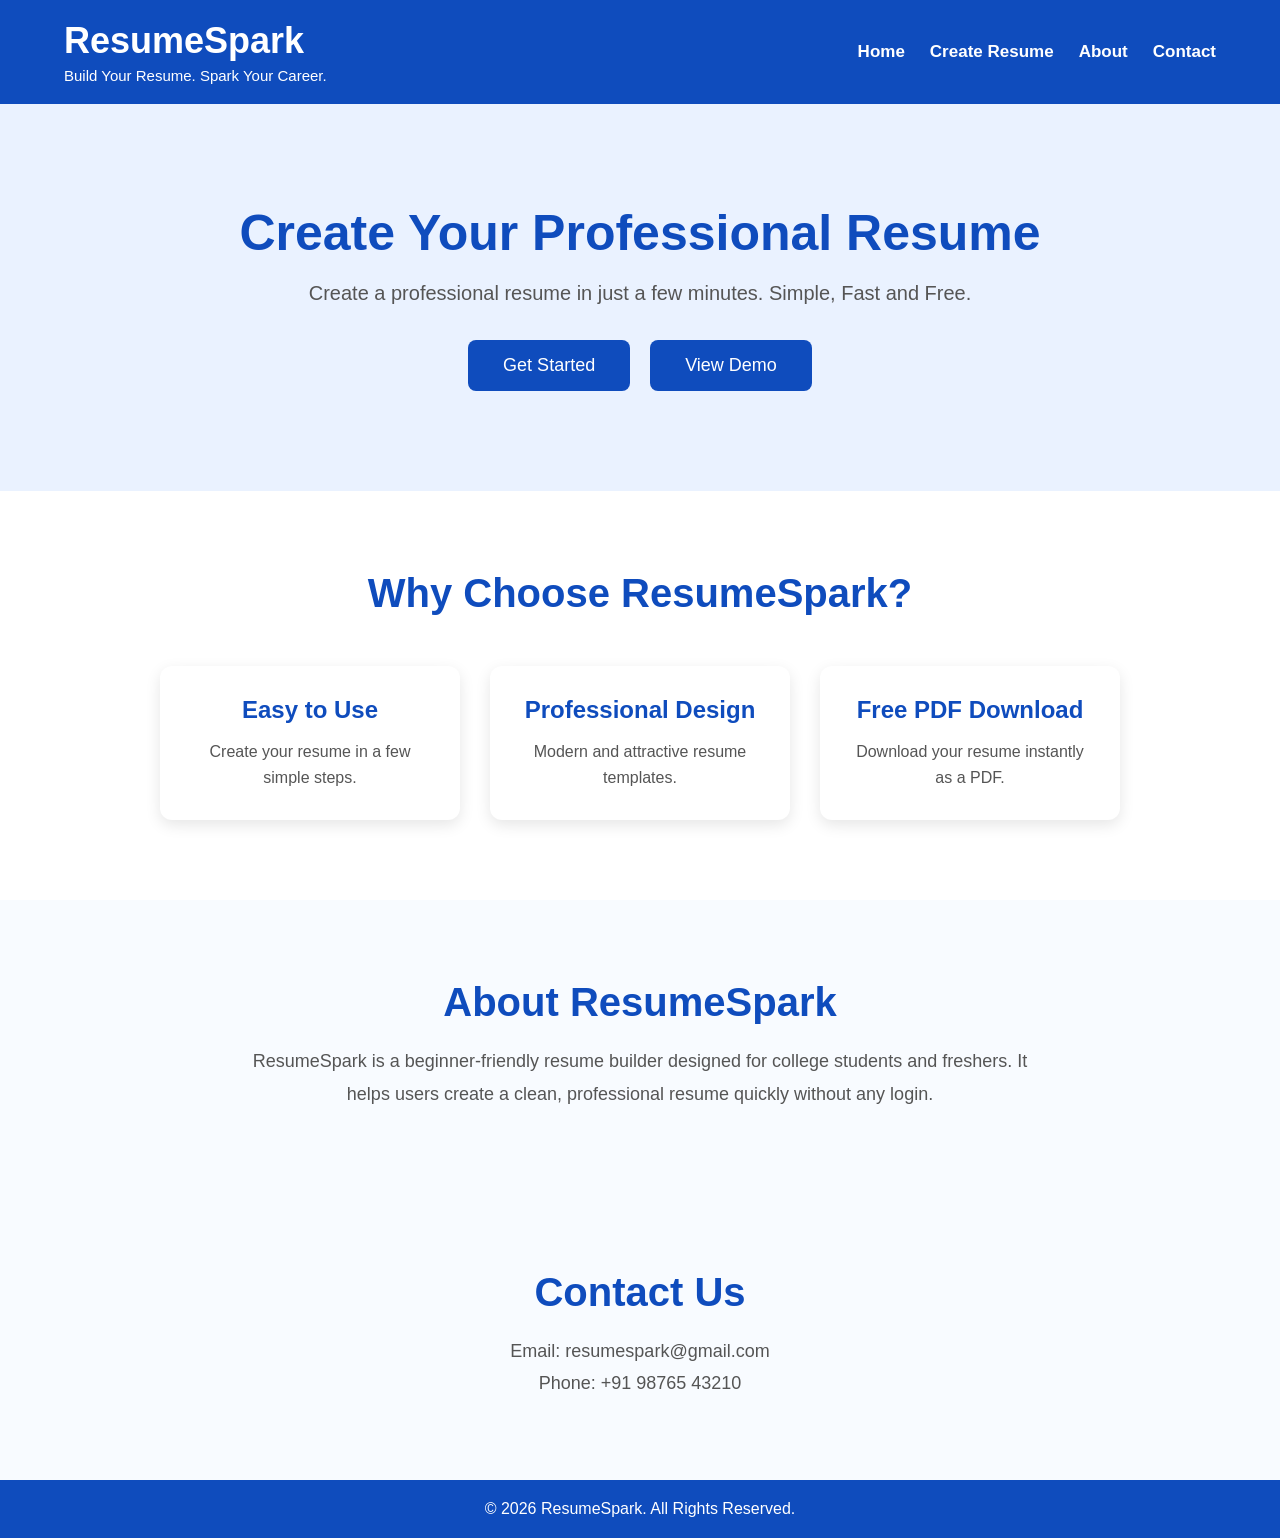
==== index.html @ 61ae0482 "Add files via upload" ====
<!DOCTYPE html>
<html lang="en">

<head>
    <meta charset="UTF-8">
    <meta name="viewport" content="width=device-width, initial-scale=1.0">
    <title>ResumeSpark</title>
    <link rel="stylesheet" href="style.css">
</head>

<body>

<header>

    <div class="container">

        <div class="logo">
            <h1>ResumeSpark</h1>
            <p>Build Your Resume. Spark Your Career.</p>
        </div>

        <nav>
            <a href="index.html">Home</a>
            <a href="create-resume.html">Create Resume</a>
            <a href="about.html">About</a>
            <a href="contact.html">Contact</a>
        </nav>

    </div>

</header>

<main>

<section class="hero">

    <h2>Create Your Professional Resume</h2>

    <p>
        Create a professional resume in just a few minutes.
        Simple, Fast and Free.
    </p>

    <div class="hero-buttons">

        <button class="primary-btn">Get Started</button>

        <button class="secondary-btn">View Demo</button>

    </div>

</section>
<section class="features">

    <h2>Why Choose ResumeSpark?</h2>

    <div class="feature-container">

        <div class="feature-box">
            <h3>Easy to Use</h3>
            <p>Create your resume in a few simple steps.</p>
        </div>

        <div class="feature-box">
            <h3>Professional Design</h3>
            <p>Modern and attractive resume templates.</p>
        </div>

        <div class="feature-box">
            <h3>Free PDF Download</h3>
            <p>Download your resume instantly as a PDF.</p>
        </div>

    </div>

</section>
<section class="about">

    <h2>About ResumeSpark</h2>

    <p>
        ResumeSpark is a beginner-friendly resume builder designed for
        college students and freshers. It helps users create a clean,
        professional resume quickly without any login.
    </p>

</section>
<section class="contact">

    <h2>Contact Us</h2>

    <p>Email: resumespark@gmail.com</p>

    <p>Phone: +91 98765 43210</p>

</section>

</main>

<footer>

    <p>© 2026 ResumeSpark. All Rights Reserved.</p>

</footer>

<script src="script.js"></script>

</body>
</html>
---- style.css ----
*{
    margin:0;
    padding:0;
    box-sizing:border-box;
}

body{
    font-family:Arial, sans-serif;
    background:#f4f8fc;
    color:#333;
}

.container{
    width:90%;
    max-width:1200px;
    margin:auto;
}

header{
    background:#0f4cbd;
    padding:20px 0;
}

header .container{
    display:flex;
    justify-content:space-between;
    align-items:center;
}

.logo h1{
    color:white;
    font-size:36px;
}

.logo p{
    color:white;
    font-size:15px;
    margin-top:5px;
}

nav{
    display:flex;
    gap:25px;
}

nav a{
    color:white;
    text-decoration:none;
    font-size:17px;
    font-weight:bold;
}

nav a:hover{
    color:#ffd43b;
}

.hero{
    text-align:center;
    padding:100px 20px;
    background:#eaf2ff;
}

.hero h2{
    font-size:50px;
    color:#0f4cbd;
    margin-bottom:20px;
}

.hero p{
    font-size:20px;
    color:#555;
    margin-bottom:35px;
}

.hero-buttons{
    display:flex;
    justify-content:center;
    gap:20px;
}

.primary-btn,
.secondary-btn{
    background:#0f4cbd;
    color:white;
    border:none;
    padding:15px 35px;
    border-radius:8px;
    font-size:18px;
    cursor:pointer;
}

.primary-btn:hover,
.secondary-btn:hover{
    background:#083b97;
}
.features{
    padding:80px 20px;
    text-align:center;
    background:white;
}

.features h2{
    font-size:40px;
    color:#0f4cbd;
    margin-bottom:50px;
}

.feature-container{
    display:flex;
    justify-content:center;
    gap:30px;
    flex-wrap:wrap;
}

.feature-box{
    width:300px;
    background:#ffffff;
    padding:30px;
    border-radius:12px;
    box-shadow:0 5px 15px rgba(0,0,0,0.1);
    transition:0.3s;
}

.feature-box:hover{
    transform:translateY(-8px);
}

.feature-box h3{
    color:#0f4cbd;
    margin-bottom:15px;
    font-size:24px;
}

.feature-box p{
    font-size:16px;
    color:#555;
    line-height:1.6;
}
.about,
.contact{
    padding:80px 20px;
    text-align:center;
    background:#f8fbff;
}

.about h2,
.contact h2{
    font-size:40px;
    color:#0f4cbd;
    margin-bottom:20px;
}

.about p,
.contact p{
    font-size:18px;
    color:#555;
    line-height:1.8;
    max-width:800px;
    margin:auto;
}

footer{
    background:#0f4cbd;
    color:white;
    text-align:center;
    padding:20px;
    font-size:16px;
}
.form-title{
    text-align:center;
    font-size:40px;
    color:#0f4cbd;
    margin:50px 0 30px;
}

.resume-form{
    width:60%;
    margin:0 auto 60px;
    background:#fff;
    padding:40px;
    border-radius:12px;
    box-shadow:0 5px 15px rgba(0,0,0,0.1);
}

.form-group{
    margin-bottom:25px;
}

.form-group label{
    display:block;
    font-size:18px;
    font-weight:bold;
    margin-bottom:8px;
}

.form-group input,
.form-group textarea{
    width:100%;
    padding:12px;
    font-size:16px;
    border:1px solid #ccc;
    border-radius:8px;
}

.form-group textarea{
    height:100px;
    resize:none;
}

.resume-form button{
    width:100%;
    margin-top:20px;
}
#contact form {
    display: flex;
    flex-direction: column;
    width: 400px;
}

#contact input,
#contact textarea {
    margin-bottom: 15px;
    padding: 10px;
    width: 100%;
}

#contact label {
    margin-bottom: 5px;
}
#contact form {
    display: flex;
    flex-direction: column;
}

#contact label {
    display: block;
}

#contact input,
#contact textarea {
    width: 300px;
    padding: 10px;
    margin-bottom: 15px;
}

#contact button {
    width: 150px;
    padding: 10px;
}
#about {
    text-align: center;
    padding: 50px;
}

#about h2 {
    font-size: 32px;
    margin-bottom: 20px;
}

#about p {
    font-size: 18px;
    line-height: 1.6;
    width: 70%;
    margin: auto;
}
#contact {
    width: 60%;
    margin: auto;
    padding: 50px;
    text-align: center;
}

#contact h2 {
    font-size: 32px;
    margin-bottom: 20px;
}

#contact form {
    display: flex;
    flex-direction: column;
    gap: 15px;
}

#contact input,
#contact textarea {
    padding: 12px;
    font-size: 16px;
}

#contact textarea {
    height: 100px;
}

#contact button {
    padding: 12px;
    font-size: 16px;
    cursor: pointer;
}
#about {
    text-align: center;
    padding: 60px 20px;
}

#about h2 {
    font-size: 36px;
    font-weight: bold;
    margin-bottom: 25px;
}

#about p {
    font-size: 18px;
    font-weight: 500;
    line-height: 1.8;
    max-width: 700px;
    margin: 15px auto;
}
#contact h2 {
    color: blue;
    font-size: 40px;
    font-weight: bold;
}
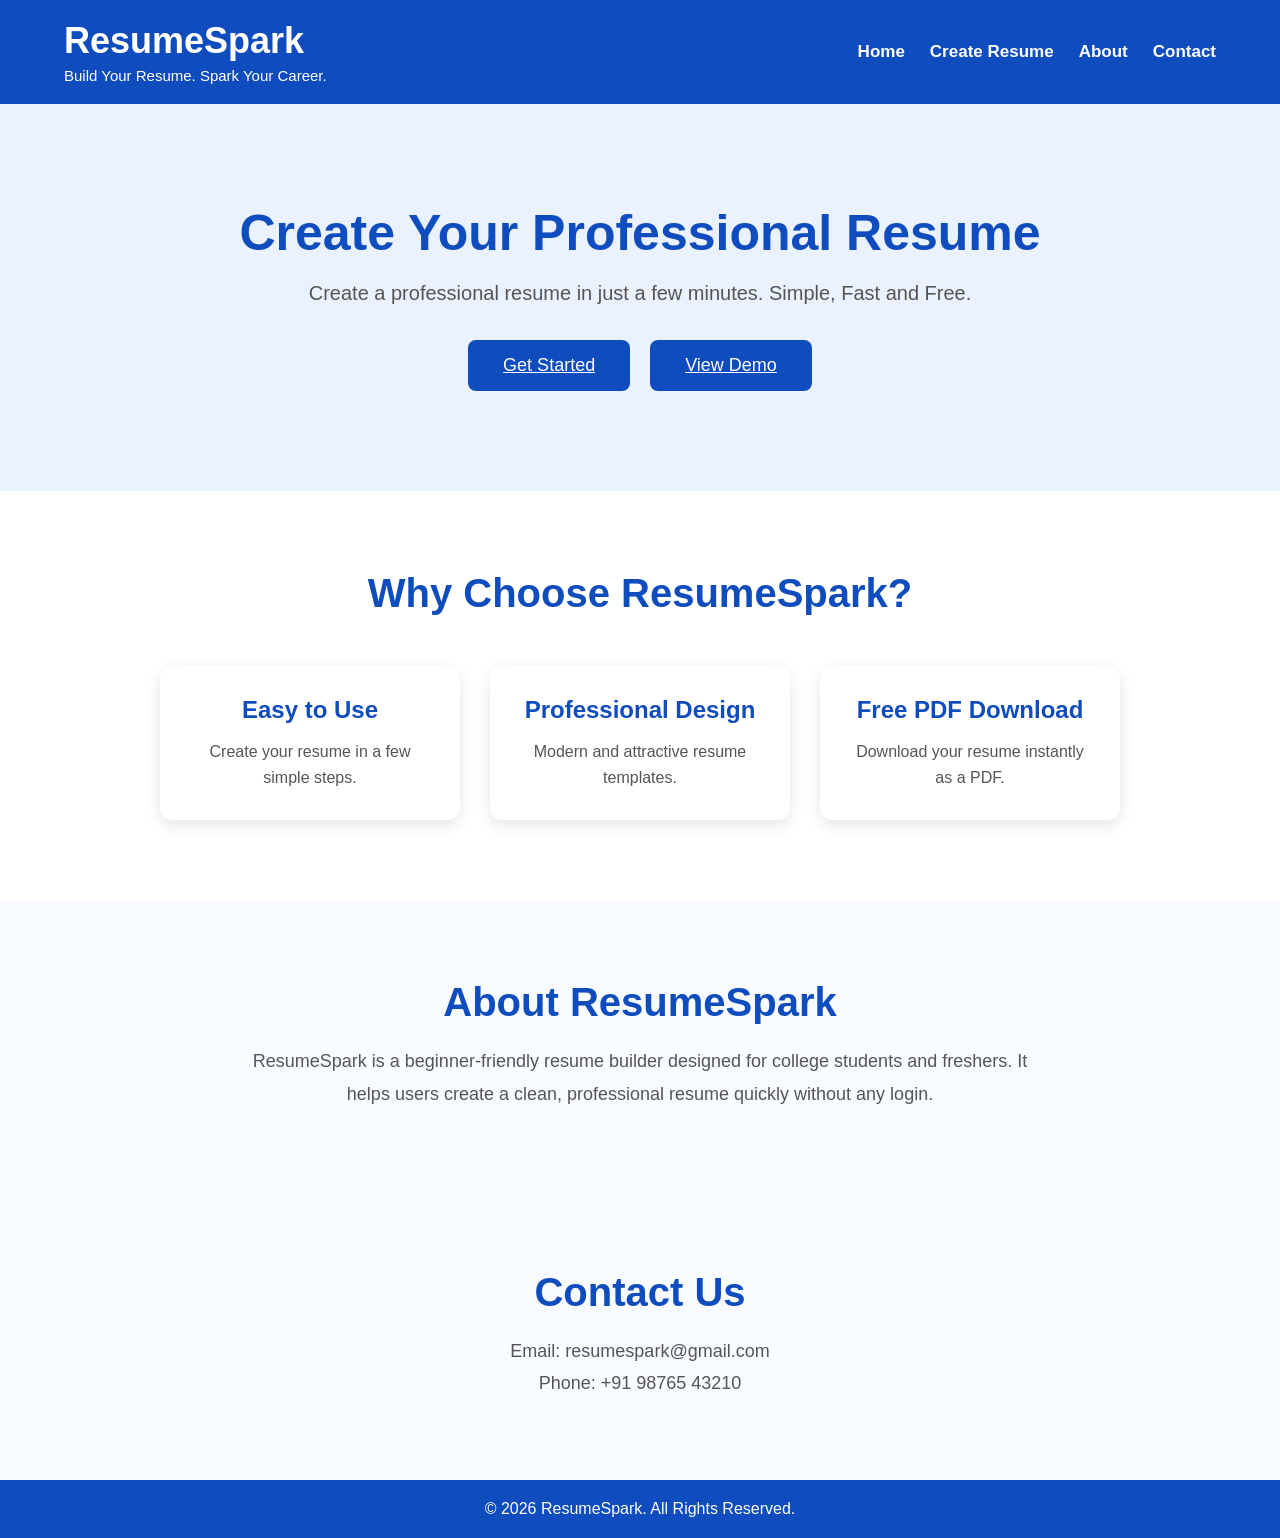
==== commit 7c278e88: "Update index.html" ====
--- a/index.html
+++ b/index.html
@@ -43,9 +43,9 @@
 
     <div class="hero-buttons">
 
-        <button class="primary-btn">Get Started</button>
+        <a href="create-resume.html" class="primary-btn">Get Started</a>
 
-        <button class="secondary-btn">View Demo</button>
+        <a href="create-resume.html" class="secondary-btn">View Demo</a>
 
     </div>
 
@@ -106,4 +106,4 @@
 <script src="script.js"></script>
 
 </body>
-</html>+</html>
--- a/style.css
+++ b/style.css
@@ -318,4 +318,28 @@
     color: blue;
     font-size: 40px;
     font-weight: bold;
-}+}
+@media print {
+
+    body * {
+        visibility: hidden;
+    }
+
+    #resumeOutput,
+    #resumeOutput * {
+        visibility: visible;
+    }
+
+    #resumeOutput {
+        position: absolute;
+        left: 0;
+        top: 0;
+        width: 100%;
+        background: white;
+    }
+
+    .primary-btn {
+        display: none;
+    }
+
+}
